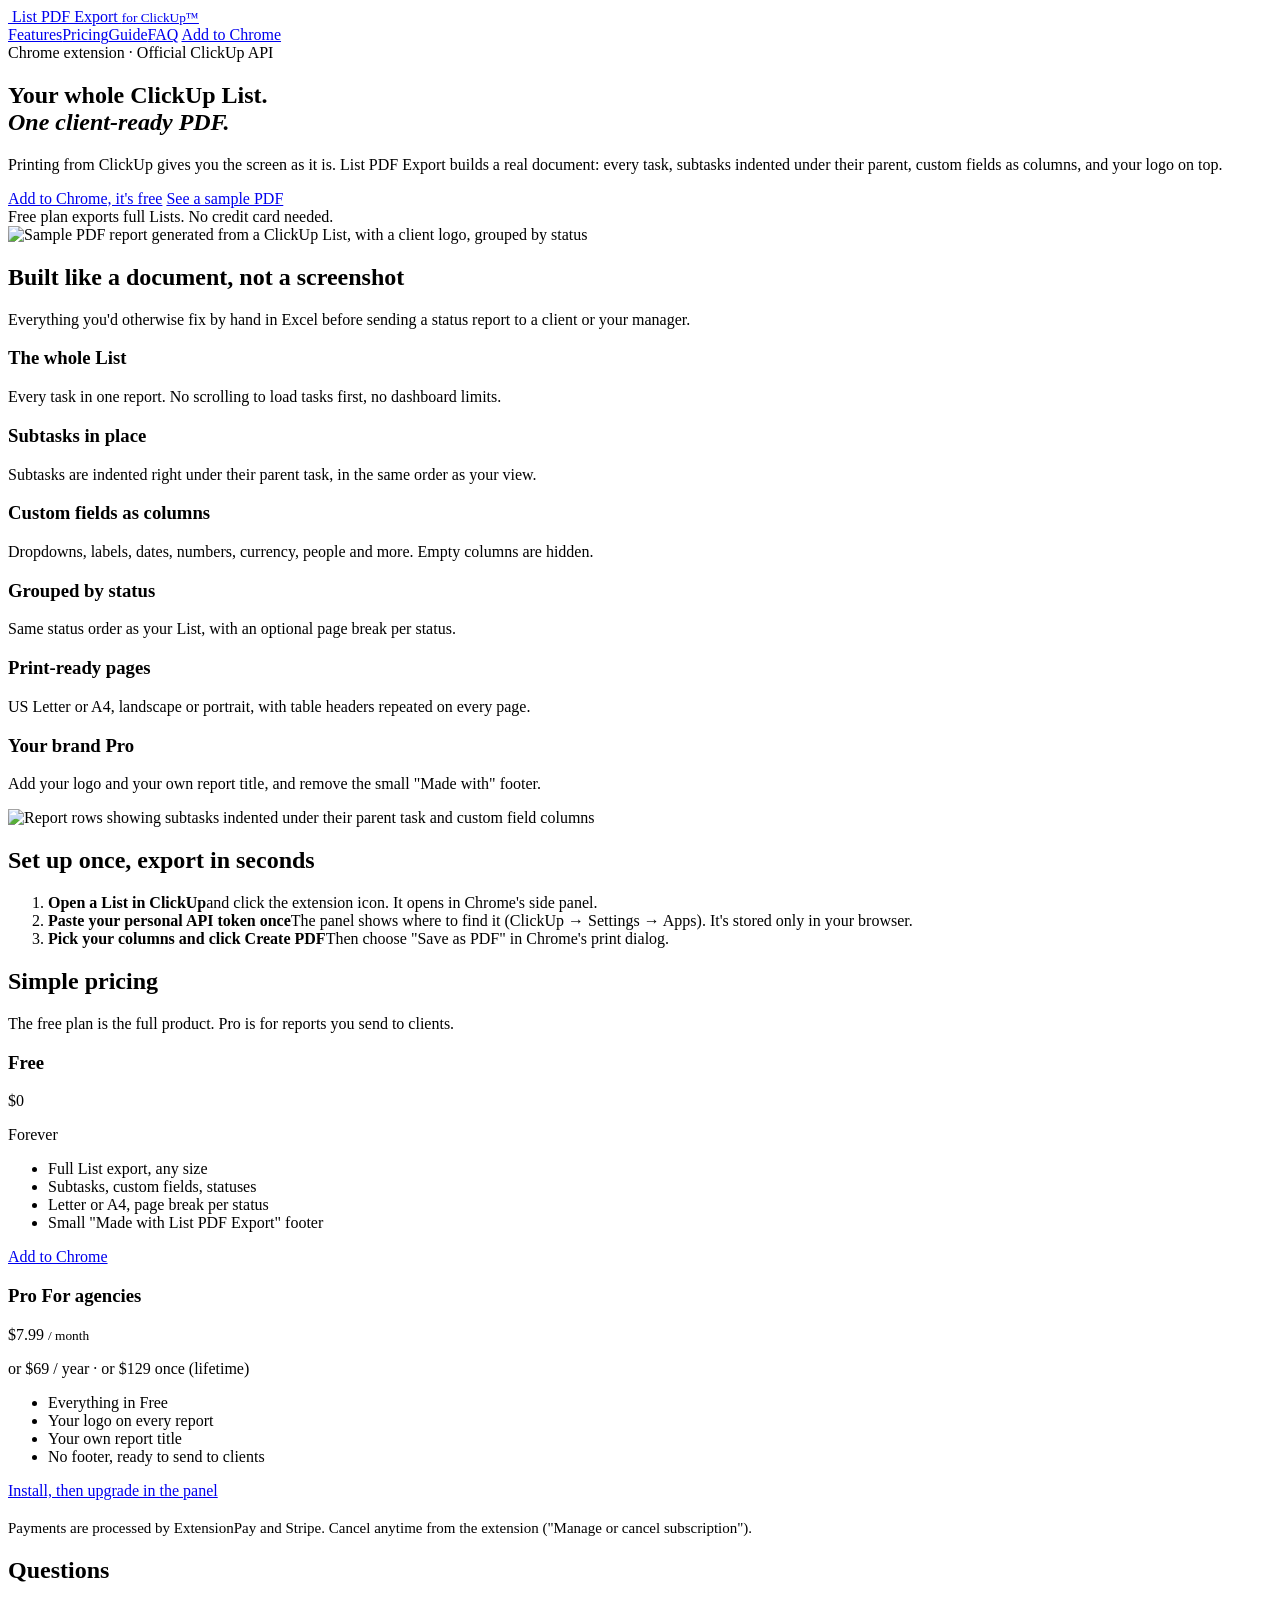
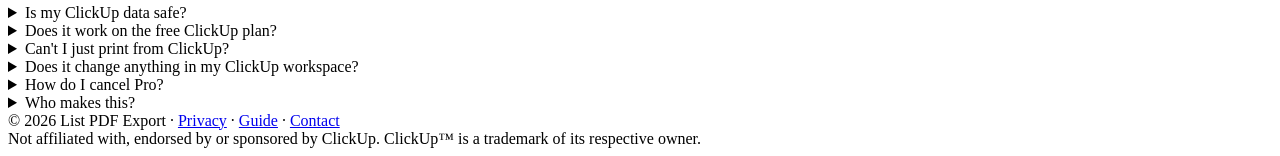
==== index.html @ ca7ae146 "Add files via upload" ====
<!doctype html>
<html lang="en">
<head>
<meta charset="utf-8">
<meta name="viewport" content="width=device-width,initial-scale=1">
<title>List PDF Export for ClickUp™ — your whole List as a client-ready PDF</title>
<meta name="description" content="Chrome extension that turns a ClickUp List into a clean, printable PDF report: every task, subtasks indented under their parent, custom fields as columns, your logo. Official ClickUp API.">
<link rel="icon" href="assets/favicon-32.png">
<meta property="og:title" content="List PDF Export for ClickUp™">
<meta property="og:description" content="Your whole ClickUp List. One client-ready PDF.">
<meta property="og:image" content="assets/og-image.png">
<link rel="stylesheet" href="assets/site.css">
</head>
<body>
<header class="top"><div class="wrap">
  <a class="brand" href="./"><img src="assets/icon.svg" alt=""> List PDF Export <small>for ClickUp™</small></a>
  <nav class="links">
    <a href="#features">Features</a><a href="#pricing">Pricing</a><a href="how-to-export-clickup-list-to-pdf.html">Guide</a><a href="#faq">FAQ</a>
    <a class="btn small" href="https://chromewebstore.google.com/detail/mcgpcpghdocfgbmpbhffgbiehhjjbnpc">Add to Chrome</a>
  </nav>
</div></header>

<main>
<section class="hero"><div class="wrap">
  <div>
    <div class="kicker">Chrome extension · Official ClickUp API</div>
    <h1>Your whole ClickUp List.<br><em>One client-ready PDF.</em></h1>
    <p class="lead">Printing from ClickUp gives you the screen as it is. List PDF Export builds a real document: every task, subtasks indented under their parent, custom fields as columns, and your logo on top.</p>
    <div class="cta">
      <a class="btn" href="https://chromewebstore.google.com/detail/mcgpcpghdocfgbmpbhffgbiehhjjbnpc">Add to Chrome, it's free</a>
      <a class="btn ghost" href="assets/sample-report.pdf">See a sample PDF</a>
    </div>
    <div class="note">Free plan exports full Lists. No credit card needed.</div>
  </div>
  <div class="paper"><img src="assets/report-hero.png" alt="Sample PDF report generated from a ClickUp List, with a client logo, grouped by status" width="1100" height="650"></div>
</div></section>

<section id="features"><div class="wrap">
  <h2>Built like a document, not a screenshot</h2>
  <p class="sub">Everything you'd otherwise fix by hand in Excel before sending a status report to a client or your manager.</p>
  <div class="grid3">
    <div class="card"><div class="dot"></div><h3>The whole List</h3><p>Every task in one report. No scrolling to load tasks first, no dashboard limits.</p></div>
    <div class="card"><div class="dot"></div><h3>Subtasks in place</h3><p>Subtasks are indented right under their parent task, in the same order as your view.</p></div>
    <div class="card"><div class="dot"></div><h3>Custom fields as columns</h3><p>Dropdowns, labels, dates, numbers, currency, people and more. Empty columns are hidden.</p></div>
    <div class="card"><div class="dot"></div><h3>Grouped by status</h3><p>Same status order as your List, with an optional page break per status.</p></div>
    <div class="card"><div class="dot"></div><h3>Print-ready pages</h3><p>US Letter or A4, landscape or portrait, with table headers repeated on every page.</p></div>
    <div class="card"><div class="dot"></div><h3>Your brand <span class="badge">Pro</span></h3><p>Add your logo and your own report title, and remove the small "Made with" footer.</p></div>
  </div>
</div></section>

<section class="alt"><div class="wrap split">
  <div class="paper"><img src="assets/report-subtasks.png" alt="Report rows showing subtasks indented under their parent task and custom field columns" width="1100" height="475"></div>
  <div>
    <h2>Set up once, export in seconds</h2>
    <ol class="steps">
      <li><b>Open a List in ClickUp</b>and click the extension icon. It opens in Chrome's side panel.</li>
      <li><b>Paste your personal API token once</b>The panel shows where to find it (ClickUp → Settings → Apps). It's stored only in your browser.</li>
      <li><b>Pick your columns and click Create PDF</b>Then choose "Save as PDF" in Chrome's print dialog.</li>
    </ol>
  </div>
</div></section>

<section id="pricing"><div class="wrap">
  <h2>Simple pricing</h2>
  <p class="sub">The free plan is the full product. Pro is for reports you send to clients.</p>
  <div class="pricing">
    <div class="plan">
      <h3>Free</h3>
      <div class="price">$0</div>
      <p class="alt-price">Forever</p>
      <ul><li>Full List export, any size</li><li>Subtasks, custom fields, statuses</li><li>Letter or A4, page break per status</li><li>Small "Made with List PDF Export" footer</li></ul>
      <a class="btn ghost" href="https://chromewebstore.google.com/detail/mcgpcpghdocfgbmpbhffgbiehhjjbnpc">Add to Chrome</a>
    </div>
    <div class="plan pro">
      <h3>Pro <span class="badge">For agencies</span></h3>
      <div class="price">$7.99 <small>/ month</small></div>
      <p class="alt-price">or $69 / year · or $129 once (lifetime)</p>
      <ul><li>Everything in Free</li><li>Your logo on every report</li><li>Your own report title</li><li>No footer, ready to send to clients</li></ul>
      <a class="btn" href="https://chromewebstore.google.com/detail/mcgpcpghdocfgbmpbhffgbiehhjjbnpc">Install, then upgrade in the panel</a>
    </div>
  </div>
  <p class="sub" style="margin-top:20px;font-size:15px">Payments are processed by ExtensionPay and Stripe. Cancel anytime from the extension ("Manage or cancel subscription").</p>
</div></section>

<section id="faq" class="alt"><div class="wrap">
  <h2>Questions</h2>
  <details><summary>Is my ClickUp data safe?</summary><p>The extension talks only to the official ClickUp API, using your own personal token, which is stored only in your browser. There is no server of ours in the middle: the PDF is built in your browser. No analytics or tracking. See the <a href="privacy.html">privacy policy</a>.</p></details>
  <details><summary>Does it work on the free ClickUp plan?</summary><p>It uses ClickUp's public API, which is available on all plans, including Free Forever.</p></details>
  <details><summary>Can't I just print from ClickUp?</summary><p>You can: Ctrl/Cmd+P prints the List view as it appears on screen, after you scroll to the bottom so every task loads. If you need a clean document with subtasks under their parent, chosen columns and your logo, that's what this extension is for. The <a href="how-to-export-clickup-list-to-pdf.html">guide</a> compares all the options.</p></details>
  <details><summary>Does it change anything in my ClickUp workspace?</summary><p>No. It only reads your List. It never creates, edits or deletes tasks.</p></details>
  <details><summary>How do I cancel Pro?</summary><p>Open the extension panel and click "Manage or cancel subscription". You keep Pro until the end of the period you paid for.</p></details>
  <details><summary>Who makes this?</summary><p>An independent developer. Questions or ideas: <a href="mailto:gabrieldotech@gmail.com">gabrieldotech@gmail.com</a>.</p></details>
</div></section>
</main>

<footer><div class="wrap">
  <div>© 2026 List PDF Export · <a href="privacy.html">Privacy</a> · <a href="how-to-export-clickup-list-to-pdf.html">Guide</a> · <a href="mailto:gabrieldotech@gmail.com">Contact</a></div>
  <div>Not affiliated with, endorsed by or sponsored by ClickUp. ClickUp™ is a trademark of its respective owner.</div>
</div></footer>
</body>
</html>
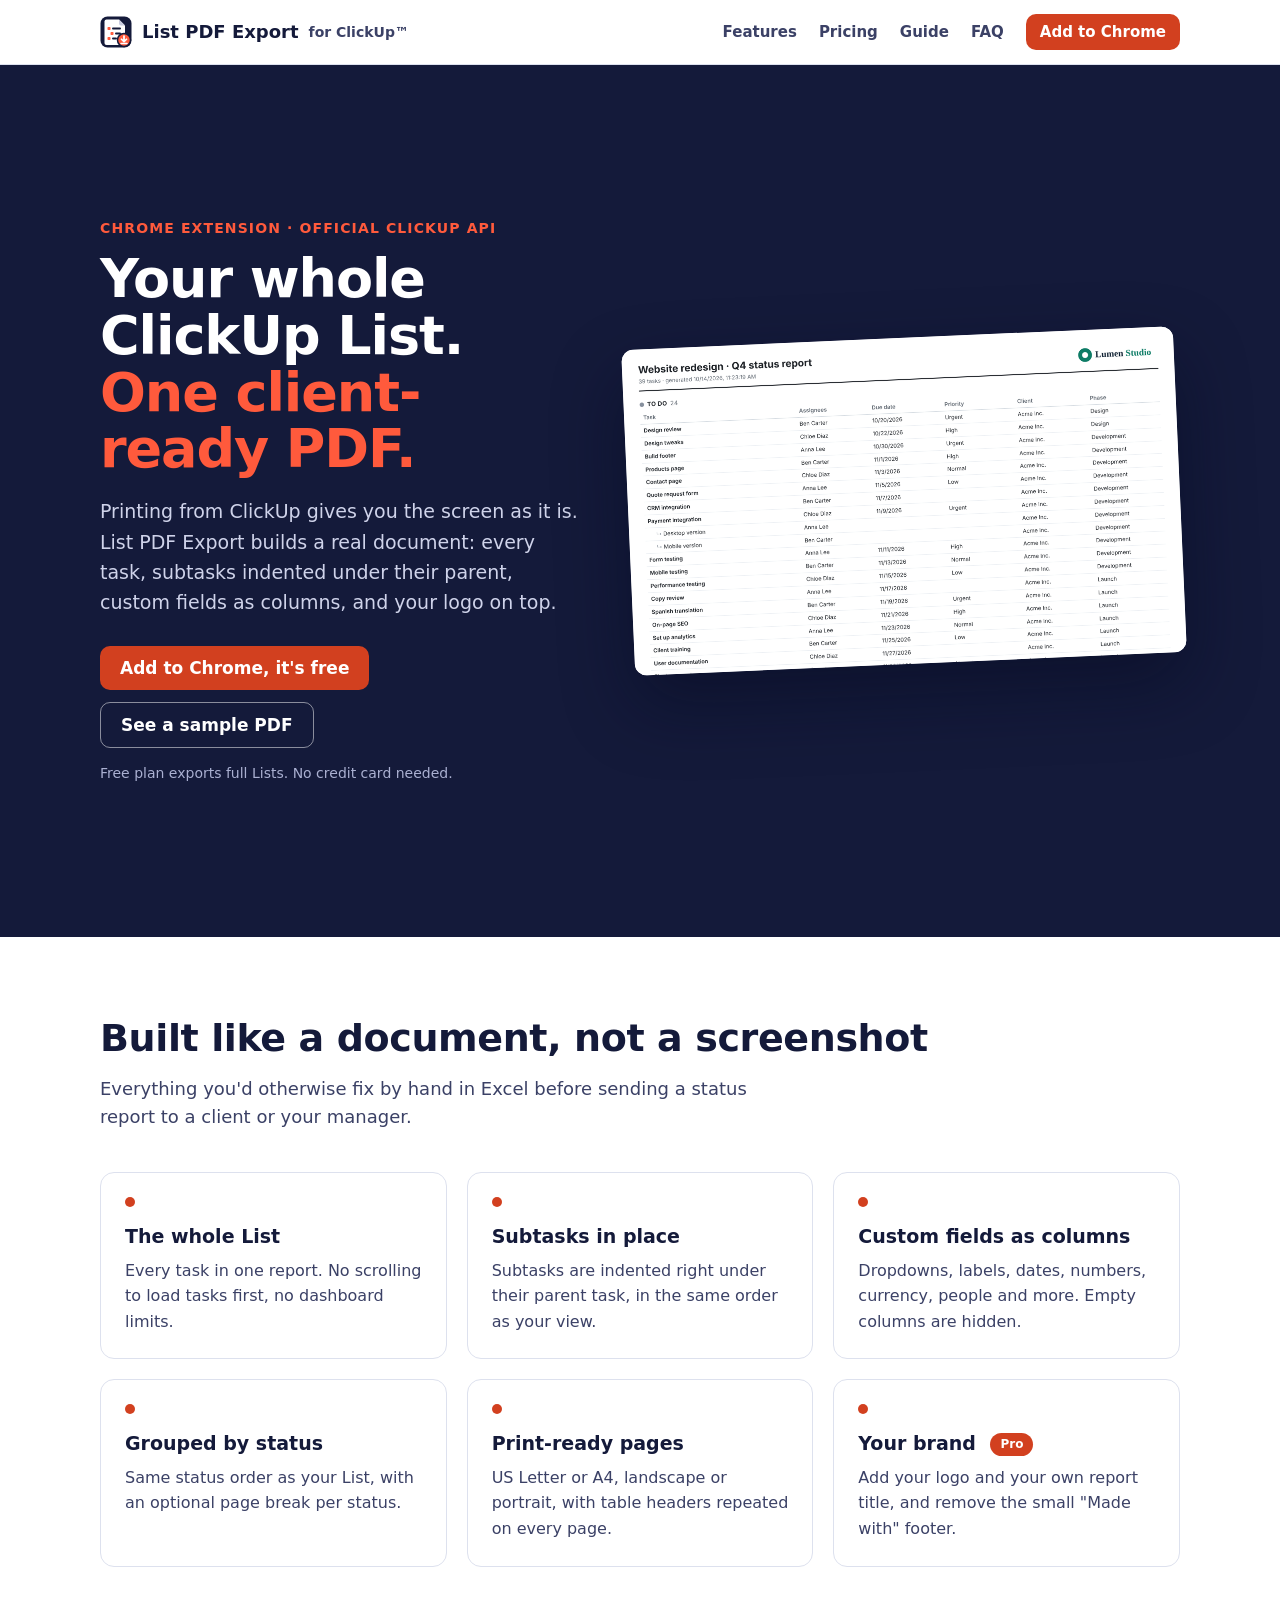
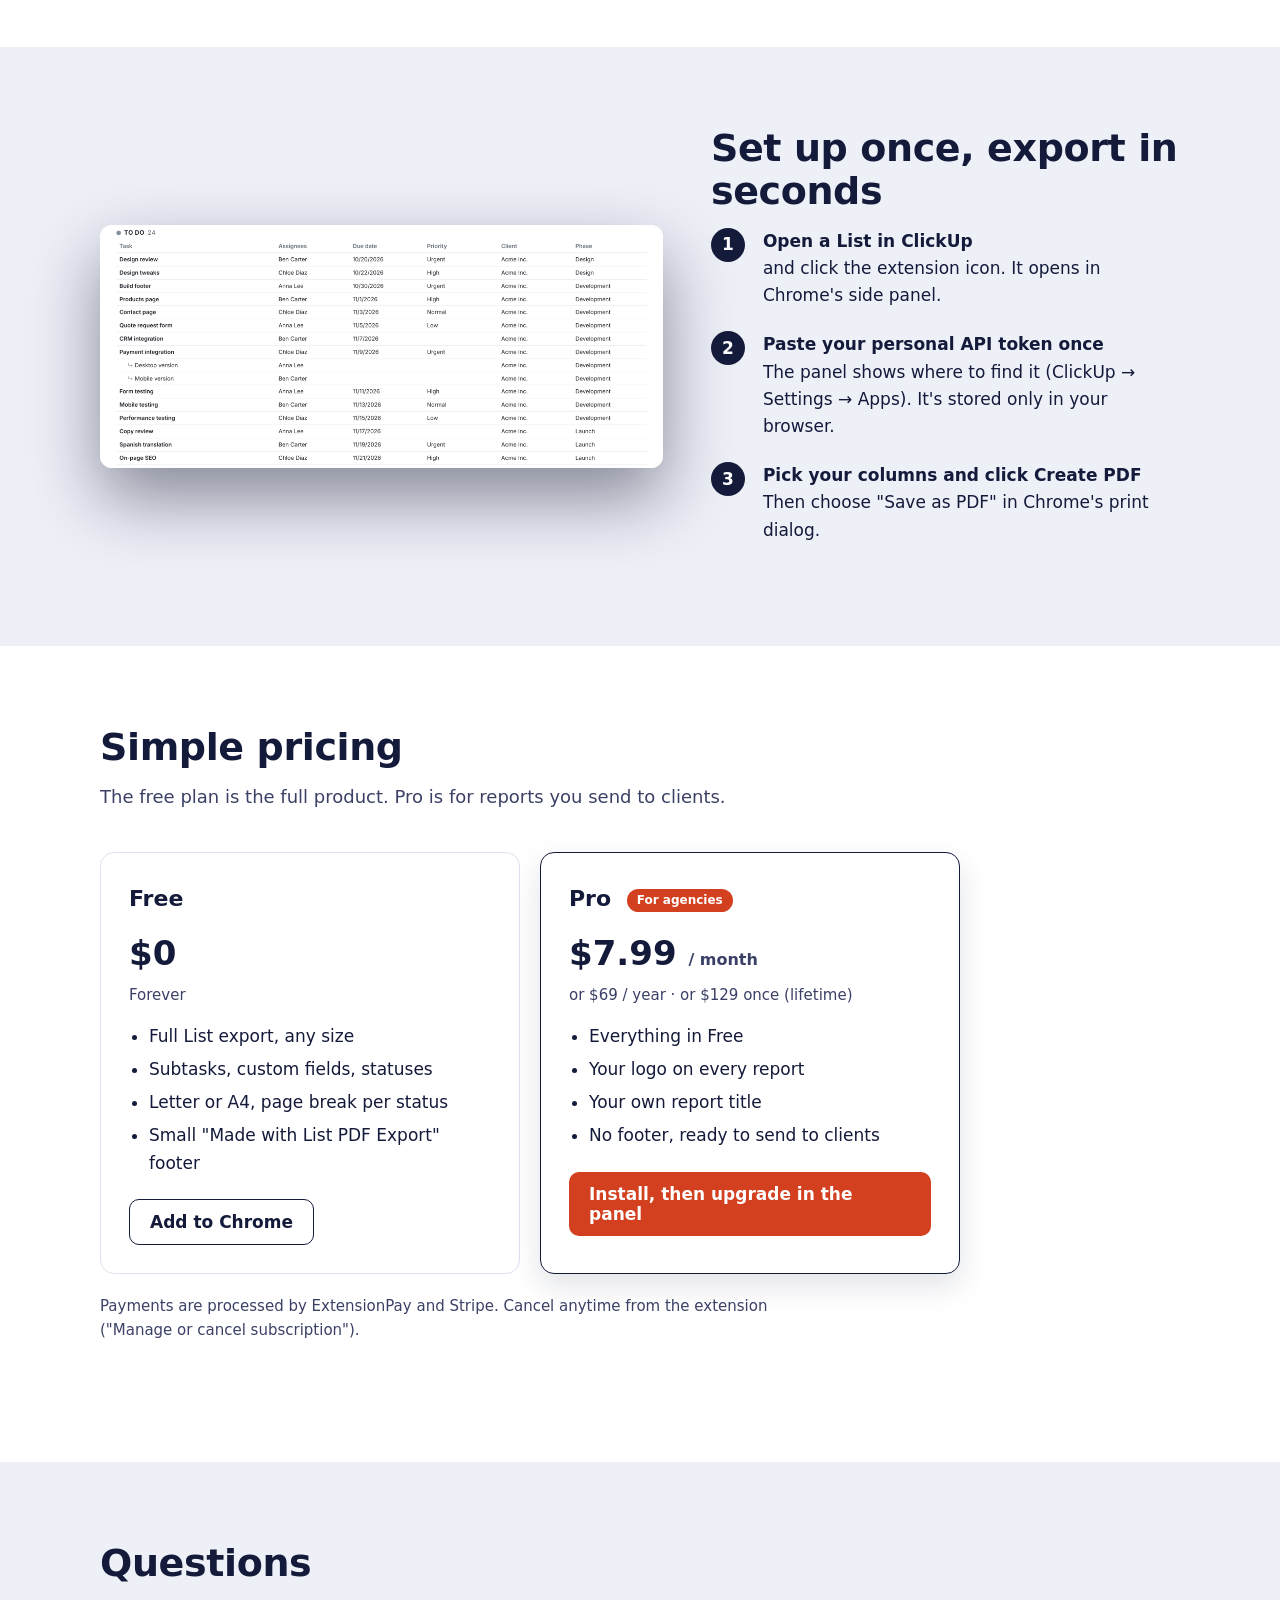
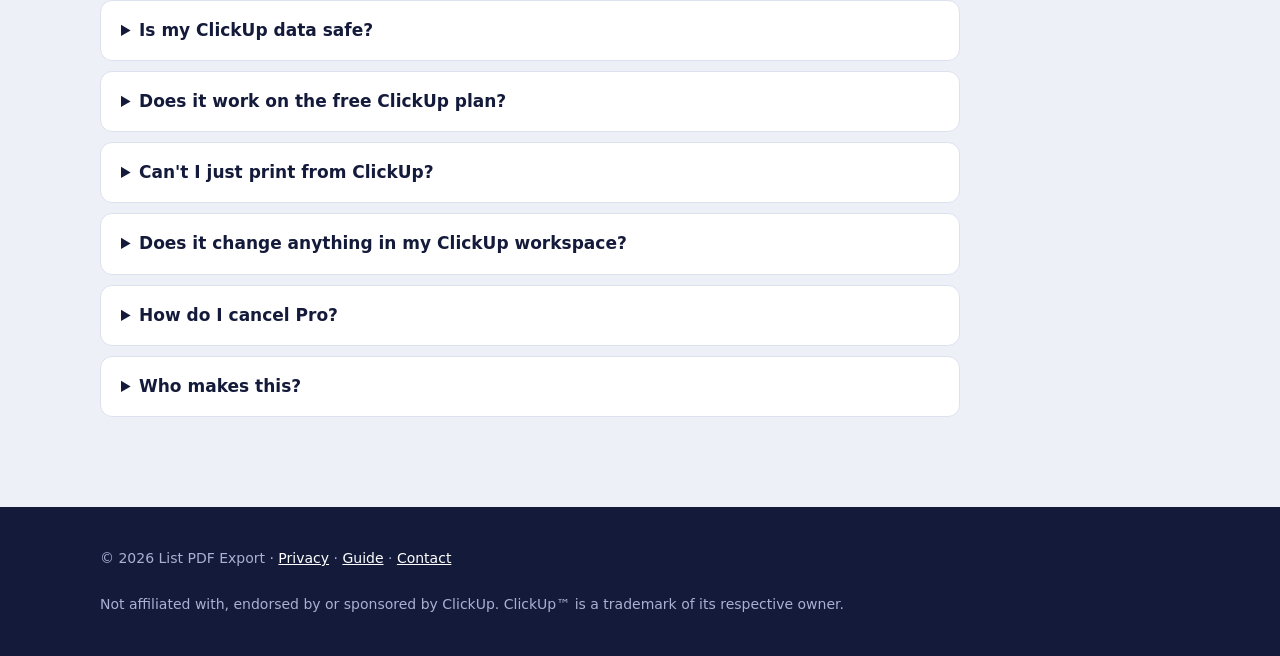
==== commit 14287c5b: "Update file paths and meta tags in index.html" ====
--- a/index.html
+++ b/index.html
@@ -5,15 +5,15 @@
 <meta name="viewport" content="width=device-width,initial-scale=1">
 <title>List PDF Export for ClickUp™ — your whole List as a client-ready PDF</title>
 <meta name="description" content="Chrome extension that turns a ClickUp List into a clean, printable PDF report: every task, subtasks indented under their parent, custom fields as columns, your logo. Official ClickUp API.">
-<link rel="icon" href="assets/favicon-32.png">
+<link rel="icon" href="favicon-32.png">
 <meta property="og:title" content="List PDF Export for ClickUp™">
 <meta property="og:description" content="Your whole ClickUp List. One client-ready PDF.">
-<meta property="og:image" content="assets/og-image.png">
-<link rel="stylesheet" href="assets/site.css">
+<meta property="og:image" content="og-image.png">
+<link rel="stylesheet" href="site.css">
 </head>
 <body>
 <header class="top"><div class="wrap">
-  <a class="brand" href="./"><img src="assets/icon.svg" alt=""> List PDF Export <small>for ClickUp™</small></a>
+  <a class="brand" href="./"><img src="icon.svg" alt=""> List PDF Export <small>for ClickUp™</small></a>
   <nav class="links">
     <a href="#features">Features</a><a href="#pricing">Pricing</a><a href="how-to-export-clickup-list-to-pdf.html">Guide</a><a href="#faq">FAQ</a>
     <a class="btn small" href="https://chromewebstore.google.com/detail/mcgpcpghdocfgbmpbhffgbiehhjjbnpc">Add to Chrome</a>
@@ -28,11 +28,11 @@
     <p class="lead">Printing from ClickUp gives you the screen as it is. List PDF Export builds a real document: every task, subtasks indented under their parent, custom fields as columns, and your logo on top.</p>
     <div class="cta">
       <a class="btn" href="https://chromewebstore.google.com/detail/mcgpcpghdocfgbmpbhffgbiehhjjbnpc">Add to Chrome, it's free</a>
-      <a class="btn ghost" href="assets/sample-report.pdf">See a sample PDF</a>
+      <a class="btn ghost" href="sample-report.pdf">See a sample PDF</a>
     </div>
     <div class="note">Free plan exports full Lists. No credit card needed.</div>
   </div>
-  <div class="paper"><img src="assets/report-hero.png" alt="Sample PDF report generated from a ClickUp List, with a client logo, grouped by status" width="1100" height="650"></div>
+  <div class="paper"><img src="report-hero.png" alt="Sample PDF report generated from a ClickUp List, with a client logo, grouped by status" width="1100" height="650"></div>
 </div></section>
 
 <section id="features"><div class="wrap">
@@ -49,7 +49,7 @@
 </div></section>
 
 <section class="alt"><div class="wrap split">
-  <div class="paper"><img src="assets/report-subtasks.png" alt="Report rows showing subtasks indented under their parent task and custom field columns" width="1100" height="475"></div>
+  <div class="paper"><img src="report-subtasks.png" alt="Report rows showing subtasks indented under their parent task and custom field columns" width="1100" height="475"></div>
   <div>
     <h2>Set up once, export in seconds</h2>
     <ol class="steps">
--- a/site.css
+++ b/site.css
@@ -0,0 +1,76 @@
+:root{--ink:#141A3A;--ink2:#3b4166;--coral:#D2401F;--coral-hi:#FF5A3C;--mist:#EEF0F8;--line:#dde1ee;--bg:#fff;--radius:14px}
+*{box-sizing:border-box}
+html{scroll-behavior:smooth}
+body{margin:0;font:17px/1.6 Inter,"Segoe UI",system-ui,-apple-system,sans-serif;color:var(--ink);background:var(--bg);-webkit-font-smoothing:antialiased}
+a{color:var(--coral)}
+img{max-width:100%;height:auto;display:block}
+.wrap{max-width:1120px;margin:0 auto;padding:0 20px}
+header.top{position:sticky;top:0;z-index:10;background:rgba(255,255,255,.92);backdrop-filter:blur(8px);border-bottom:1px solid var(--line)}
+header.top .wrap{display:flex;align-items:center;justify-content:space-between;height:64px;gap:16px}
+.brand{display:flex;align-items:center;gap:10px;font-weight:800;color:var(--ink);text-decoration:none;font-size:18px}
+.brand img{width:32px;height:32px}
+.brand small{font-weight:600;color:var(--ink2);font-size:14px}
+nav.links{display:flex;gap:22px;align-items:center;font-size:15px}
+nav.links a{color:var(--ink2);text-decoration:none;font-weight:600}
+nav.links a:hover{color:var(--ink)}
+.btn{display:inline-flex;align-items:center;gap:8px;background:var(--coral);color:#fff!important;text-decoration:none;font-weight:700;border-radius:10px;padding:12px 20px;line-height:1.2}
+.btn:hover{filter:brightness(1.07)}
+.btn.ghost{background:transparent;color:var(--ink)!important;border:1.5px solid var(--ink)}
+.btn.small{padding:9px 14px;font-size:15px}
+.hero{background:var(--ink);color:#fff;overflow:hidden}
+.hero .wrap{display:grid;grid-template-columns:1fr 1.15fr;gap:48px;align-items:center;padding-top:72px;padding-bottom:72px}
+.kicker{color:var(--coral-hi);font-weight:800;letter-spacing:.08em;text-transform:uppercase;font-size:14px}
+h1{font-size:clamp(34px,5vw,54px);line-height:1.05;margin:12px 0 18px;letter-spacing:-.02em}
+h1 em{font-style:normal;color:var(--coral-hi)}
+.hero p.lead{font-size:19px;color:#cfd3ea;margin:0 0 28px;max-width:520px}
+.hero .cta{display:flex;gap:12px;flex-wrap:wrap;align-items:center}
+.hero .cta .btn.ghost{color:#fff!important;border-color:rgba(255,255,255,.5)}
+.hero .note{font-size:14px;color:#aab0d1;margin-top:14px}
+.paper{background:#fff;border-radius:12px;box-shadow:0 30px 70px rgba(5,8,30,.45);overflow:hidden}
+.hero .paper{transform:rotate(-2.5deg)}
+section{padding:80px 0}
+section.alt{background:var(--mist)}
+h2{font-size:clamp(28px,3.4vw,38px);line-height:1.15;margin:0 0 14px;letter-spacing:-.01em}
+.sub{color:var(--ink2);font-size:18px;max-width:680px;margin:0 0 40px}
+.grid3{display:grid;grid-template-columns:repeat(3,1fr);gap:20px}
+.card{background:#fff;border:1px solid var(--line);border-radius:var(--radius);padding:24px}
+.card h3{margin:0 0 6px;font-size:19px}
+.card p{margin:0;color:var(--ink2);font-size:16px}
+.card .dot{width:10px;height:10px;border-radius:50%;background:var(--coral);margin-bottom:14px}
+.split{display:grid;grid-template-columns:1.2fr 1fr;gap:48px;align-items:center}
+.steps{counter-reset:s;list-style:none;padding:0;margin:0}
+.steps li{counter-increment:s;position:relative;padding:0 0 22px 52px}
+.steps li::before{content:counter(s);position:absolute;left:0;top:0;width:34px;height:34px;border-radius:50%;background:var(--ink);color:#fff;font-weight:800;display:grid;place-items:center}
+.steps b{display:block}
+.pricing{display:grid;grid-template-columns:1fr 1fr;gap:20px;max-width:860px}
+.plan{background:#fff;border:1.5px solid var(--line);border-radius:var(--radius);padding:28px}
+.plan.pro{border-color:var(--ink);box-shadow:0 12px 30px rgba(20,26,58,.12)}
+.plan h3{margin:0;font-size:22px}
+.price{font-size:34px;font-weight:800;margin:10px 0 2px}
+.price small{font-size:16px;color:var(--ink2);font-weight:600}
+.plan .alt-price{color:var(--ink2);font-size:15px;margin:0 0 16px}
+.plan ul{padding-left:20px;margin:0 0 22px}
+.plan li{margin:6px 0}
+.badge{display:inline-block;background:var(--coral);color:#fff;font-size:12px;font-weight:800;border-radius:999px;padding:2px 10px;vertical-align:middle;margin-left:8px}
+details{background:#fff;border:1px solid var(--line);border-radius:12px;padding:16px 20px;margin:10px 0;max-width:860px}
+details summary{cursor:pointer;font-weight:700}
+details p{color:var(--ink2);margin:10px 0 0}
+footer{background:var(--ink);color:#aab0d1;font-size:14px;padding:40px 0}
+footer .wrap{display:flex;justify-content:space-between;gap:24px;flex-wrap:wrap}
+footer a{color:#fff}
+article{max-width:760px;margin:0 auto;padding:56px 20px 80px}
+article h1{font-size:clamp(30px,4.4vw,44px)}
+article h2{font-size:26px;margin-top:44px}
+article .meta{color:var(--ink2);font-size:15px}
+article .pros{color:#1c6b3d} article .cons{color:#9a2e14}
+table.compare{width:100%;border-collapse:collapse;font-size:15px;margin:20px 0}
+table.compare th,table.compare td{border-bottom:1px solid var(--line);padding:10px 8px;text-align:left;vertical-align:top}
+table.compare th{background:var(--mist)}
+.callout{background:var(--mist);border-left:4px solid var(--coral);border-radius:8px;padding:16px 20px;margin:24px 0}
+@media (max-width:860px){
+  .hero .wrap,.split{grid-template-columns:1fr;gap:32px}
+  .grid3,.pricing{grid-template-columns:1fr}
+  nav.links a:not(.btn){display:none}
+  section{padding:56px 0}
+  .hero .paper{transform:none}
+}
